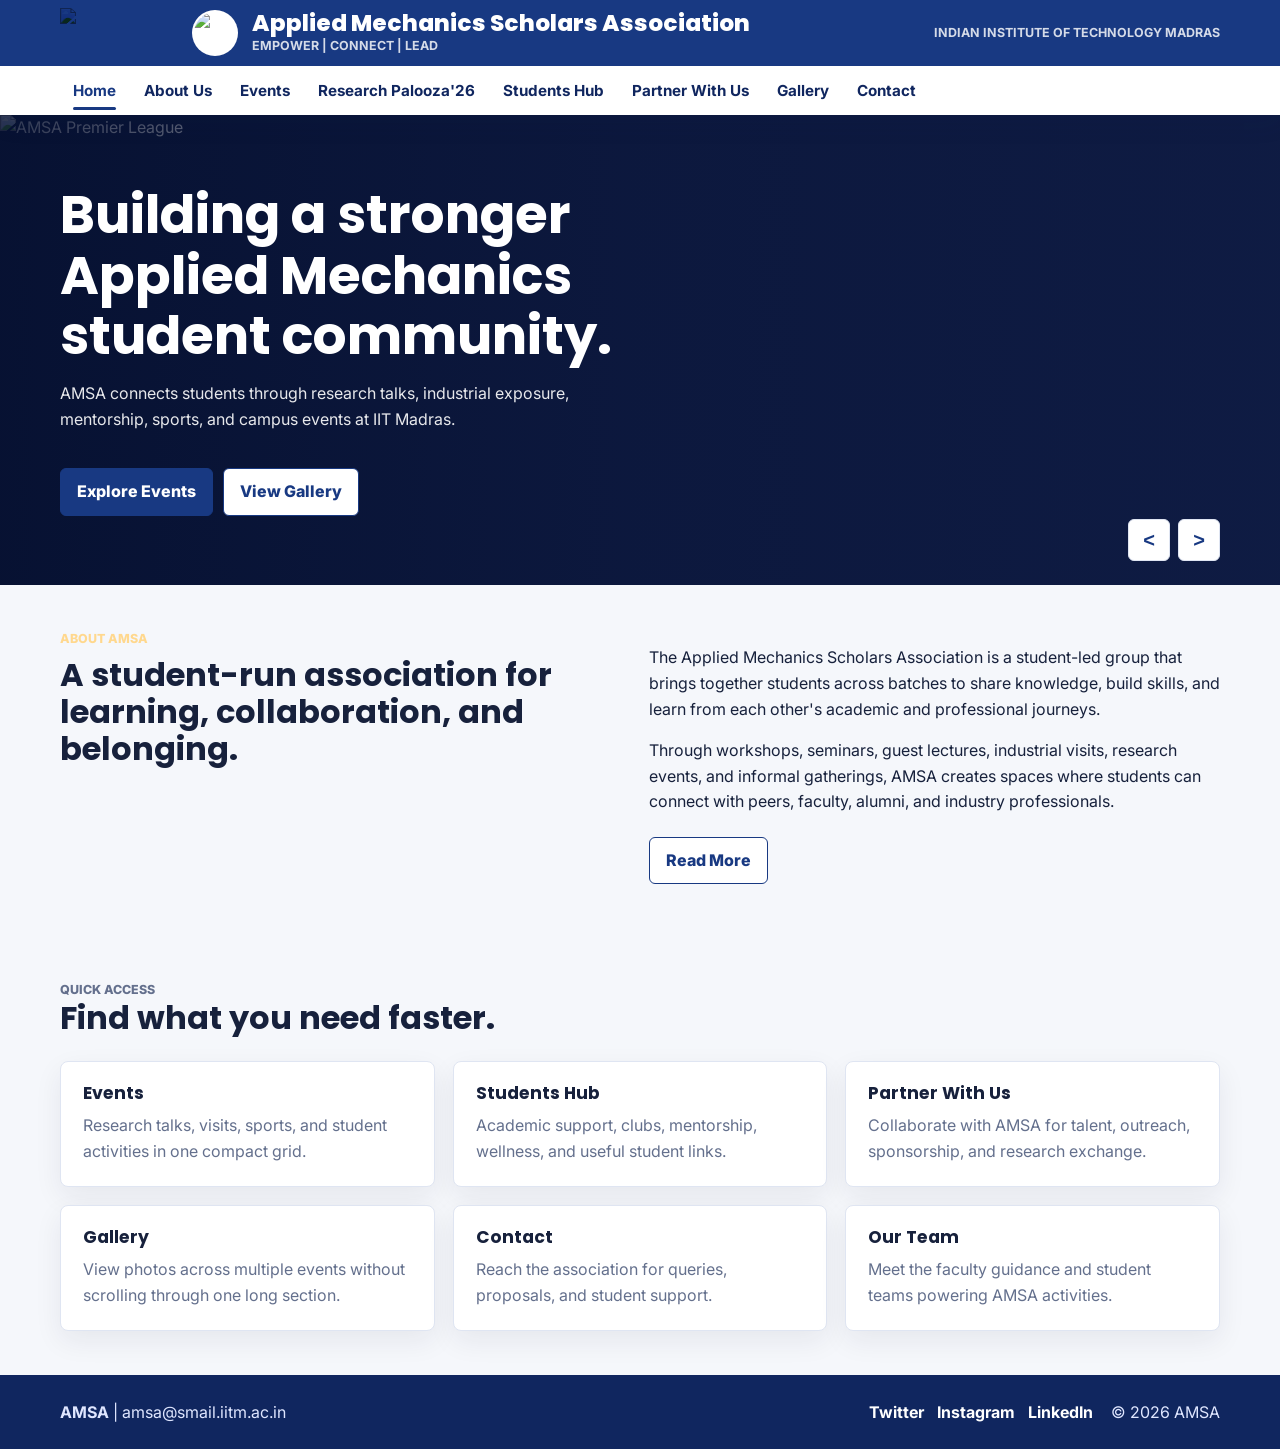
==== index.html @ 4fa6ef8e "first commit" ====
<!doctype html>
<html lang="en">
<head>
  <meta charset="utf-8">
  <meta name="viewport" content="width=device-width, initial-scale=1">
  <title>Home | AMSA</title>
  <link rel="preconnect" href="https://fonts.googleapis.com">
  <link rel="preconnect" href="https://fonts.gstatic.com" crossorigin>
  <link href="https://fonts.googleapis.com/css2?family=Poppins:wght@600;700;800&family=Inter:wght@400;500;600;700;800&display=swap" rel="stylesheet">
  <link rel="stylesheet" href="styles.css">
</head>
<body data-page="home">
  <header class="site-header">
    <div class="topbar">
      <div class="topbar-inner">
        <a class="logo-pair" href="index.html" aria-label="AMSA home">
          <img src="https://karthikeya2025.github.io/amsa/images/amsa.jpeg" alt="AMSA logo">
          <img src="https://karthikeya2025.github.io/amsa/images/iitmlogo.jpeg" alt="IIT Madras logo">
        </a>
        <div>
          <div class="brand-title">Applied Mechanics Scholars Association</div>
          <div class="brand-subtitle">Empower | Connect | Lead</div>
        </div>
        <a class="institute-link" href="https://www.iitm.ac.in/">Indian Institute of Technology Madras</a>
      </div>
    </div>
    <nav class="nav-inner" aria-label="Primary navigation">
      <button class="nav-toggle" type="button" aria-expanded="false" aria-label="Open navigation">Menu</button>
      <ul class="nav-menu">
        <li><a data-page="home" href="index.html">Home</a></li>
        <li><a data-page="about" href="about.html">About Us</a></li>
        <li><a data-page="events" href="events.html">Events</a></li>
        <li><a data-page="RP" href="RP.html">Research Palooza'26</a></li>
        <li><a data-page="students" href="students-hub.html">Students Hub</a></li>
        <li><a data-page="partner" href="partner.html">Partner With Us</a></li>
        <li><a data-page="gallery" href="gallery.html">Gallery</a></li>
        <li><a data-page="contact" href="contact.html">Contact</a></li>
      </ul>
    </nav>
  </header>

  <main>
    <section class="hero-home" aria-label="Featured AMSA activities">
      <div class="slide is-active"><img src="https://karthikeya2025.github.io/amsa/images/APL.jpg" alt="AMSA Premier League"></div>
      <div class="slide"><img src="https://karthikeya2025.github.io/amsa/images/palooza.jpg" alt="AMSA Research Palooza"></div>
      <div class="slide"><img src="https://karthikeya2025.github.io/amsa/images/isro.jpg" alt="ISRO visit"></div>
      <div class="slide"><img src="https://karthikeya2025.github.io/amsa/images/ashok.jpg" alt="Ashok Leyland visit"></div>
      <div class="home-copy">
        <!-- <p class="eyebrow">Research Palooza '26</p> -->
        <h1>Building a stronger Applied Mechanics student community.</h1>
        <p>AMSA connects students through research talks, industrial exposure, mentorship, sports, and campus events at IIT Madras.</p>
        <div class="button-row">
          <a class="btn" href="events.html">Explore Events</a>
          <a class="btn secondary" href="gallery.html">View Gallery</a>
        </div>
      </div>
      <div class="slider-controls">
        <button class="icon-btn" type="button" data-slide="prev" aria-label="Previous slide">&lt;</button>
        <button class="icon-btn" type="button" data-slide="next" aria-label="Next slide">&gt;</button>
      </div>
    </section>

    <section class="section">
      <div class="container grid two">
        <div>
          <p class="eyebrow">About AMSA</p>
          <h2>A student-run association for learning, collaboration, and belonging.</h2>
        </div>
        <div>
          <p>The Applied Mechanics Scholars Association is a student-led group that brings together students across batches to share knowledge, build skills, and learn from each other's academic and professional journeys.</p>
          <p>Through workshops, seminars, guest lectures, industrial visits, research events, and informal gatherings, AMSA creates spaces where students can connect with peers, faculty, alumni, and industry professionals.</p>
          <div class="button-row">
            <a class="btn secondary" href="about.html">Read More</a>
          </div>
        </div>
      </div>
    </section>

    <section class="section">
      <div class="container">
        <div class="section-head">
          <div>
            <p class="eyebrow">Quick Access</p>
            <h2>Find what you need faster.</h2>
          </div>
        </div>
        <div class="grid quick-grid">
          <a class="card" href="events.html"><h3>Events</h3><p>Research talks, visits, sports, and student activities in one compact grid.</p></a>
          <a class="card" href="students-hub.html"><h3>Students Hub</h3><p>Academic support, clubs, mentorship, wellness, and useful student links.</p></a>
          <a class="card" href="partner.html"><h3>Partner With Us</h3><p>Collaborate with AMSA for talent, outreach, sponsorship, and research exchange.</p></a>
          <a class="card" href="gallery.html"><h3>Gallery</h3><p>View photos across multiple events without scrolling through one long section.</p></a>
          <a class="card" href="contact.html"><h3>Contact</h3><p>Reach the association for queries, proposals, and student support.</p></a>
          <a class="card" href="about.html"><h3>Our Team</h3><p>Meet the faculty guidance and student teams powering AMSA activities.</p></a>
        </div>
      </div>
    </section>
  </main>

  <footer class="site-footer">
    <div class="container footer-inner">
      <p><strong>AMSA</strong> | amsa@smail.iitm.ac.in</p>
      <div class="footer-links"><a href="#">Twitter</a><a href="#">Instagram</a><a href="#">LinkedIn</a></div>
      <p>&copy; 2026 AMSA</p>
    </div>
  </footer>
  <script src="site.js"></script>
</body>
</html>
---- styles.css ----
:root {
  --ink: #17213c;
  --muted: #64708d;
  --brand: #183982;
  --brand-dark: #10265f;
  --accent: #d99a2b;
  --surface: #ffffff;
  --soft: #f5f7fb;
  --line: #dfe5f2;
  --green: #1f7a63;
  --shadow: 0 18px 50px rgba(23, 33, 60, 0.12);
}

* {
  box-sizing: border-box;
}

body {
  margin: 0;
  color: var(--ink);
  background: var(--soft);
  font-family: Inter, system-ui, -apple-system, BlinkMacSystemFont, "Segoe UI", sans-serif;
  line-height: 1.6;
}

img {
  display: block;
  max-width: 100%;
}

a {
  color: inherit;
  text-decoration: none;
}

.site-header {
  position: sticky;
  top: 0;
  z-index: 20;
  background: var(--surface);
  box-shadow: 0 8px 24px rgba(17, 34, 85, 0.08);
}

.topbar {
  background: var(--brand);
  color: #fff;
}

.topbar-inner,
.nav-inner,
.container {
  width: min(1160px, calc(100% - 32px));
  margin: 0 auto;
}

.topbar-inner {
  display: grid;
  grid-template-columns: auto 1fr auto;
  align-items: center;
  gap: 14px;
  padding: 8px 0;
}

.logo-pair {
  display: flex;
  align-items: center;
  gap: 10px;
}

.logo-pair img {
  width: 46px;
  height: 46px;
  border-radius: 50%;
  object-fit: cover;
  background: #fff;
  border: 2px solid rgba(255, 255, 255, 0.75);
}

.logo-pair img:first-child {
  width: 122px;
  height: 50px;
  border: 0;
  border-radius: 0;
  background: transparent;
  object-fit: contain;
  mix-blend-mode: multiply;
}

.brand-title {
  font-family: Poppins, Inter, sans-serif;
  font-size: clamp(1rem, 2.3vw, 1.45rem);
  font-weight: 800;
  line-height: 1.15;
}

.brand-subtitle,
.institute-link {
  color: rgba(255, 255, 255, 0.82);
  font-size: 0.78rem;
  font-weight: 700;
  text-transform: uppercase;
  letter-spacing: 0;
}

.institute-link {
  justify-self: end;
}

.nav-inner {
  display: flex;
  min-height: 48px;
  align-items: center;
  justify-content: space-between;
}

.nav-menu {
  display: flex;
  flex-wrap: wrap;
  align-items: center;
  gap: 2px;
  margin: 0;
  padding: 0;
  list-style: none;
}

.nav-menu a {
  position: relative;
  display: block;
  padding: 13px 13px 12px;
  color: var(--brand-dark);
  font-size: 0.95rem;
  font-weight: 700;
}

.nav-menu a:hover,
.nav-menu a.active {
  color: var(--brand);
}

.nav-menu a::after {
  position: absolute;
  left: 13px;
  right: 13px;
  bottom: 5px;
  height: 3px;
  border-radius: 999px;
  background: var(--brand);
  content: "";
  transform: scaleX(0);
  transform-origin: center;
  transition: transform 180ms ease;
}

.nav-menu a:hover::after,
.nav-menu a.active::after {
  transform: scaleX(1);
}

.nav-toggle {
  display: none;
  position: relative;
  width: 42px;
  height: 42px;
  border: 1px solid var(--line);
  border-radius: 6px;
  background: #fff;
  color: var(--brand);
  font-size: 0;
  cursor: pointer;
}

.nav-toggle::before,
.nav-toggle::after {
  position: absolute;
  left: 11px;
  width: 18px;
  height: 2px;
  border-radius: 999px;
  background: var(--brand);
  content: "";
  transition: transform 180ms ease, top 180ms ease, box-shadow 180ms ease;
}

.nav-toggle::before {
  top: 13px;
  box-shadow: 0 7px 0 var(--brand);
}

.nav-toggle::after {
  top: 27px;
}

.nav-toggle.is-open::before {
  top: 20px;
  transform: rotate(45deg);
  box-shadow: 0 0 0 transparent;
}

.nav-toggle.is-open::after {
  top: 20px;
  transform: rotate(-45deg);
}

.banner {
  position: relative;
  min-height: 250px;
  overflow: hidden;
  color: #fff;
  background: var(--brand-dark);
}

.banner::before {
  position: absolute;
  inset: 0;
  background: linear-gradient(90deg, rgba(10, 24, 62, 0.88), rgba(10, 24, 62, 0.58), rgba(10, 24, 62, 0.28)), var(--banner-image);
  background-position: center;
  background-size: cover;
  content: "";
}

.banner .container {
  position: relative;
  display: grid;
  min-height: 250px;
  align-content: center;
  gap: 14px;
  padding: 34px 0;
}

.eyebrow {
  margin: 0 0 8px;
  color: #ffd88e;
  font-size: 0.78rem;
  font-weight: 800;
  text-transform: uppercase;
}

h1,
h2,
h3 {
  margin: 0;
  font-family: Poppins, Inter, sans-serif;
  line-height: 1.15;
}

h1 {
  max-width: 640px;
  font-size: clamp(1.9rem, 5vw, 3.3rem);
}

h2 {
  font-size: clamp(1.45rem, 2.5vw, 2.05rem);
}

h3 {
  font-size: 1.08rem;
}

.lead {
  max-width: 620px;
  margin: 0;
  color: rgba(255, 255, 255, 0.9);
  font-size: clamp(0.96rem, 1.7vw, 1.08rem);
}

.banner-stats,
.metric-row {
  display: flex;
  flex-wrap: wrap;
  gap: 10px;
}

.stat,
.metric {
  border: 1px solid rgba(255, 255, 255, 0.28);
  border-radius: 8px;
  padding: 8px 12px;
  background: rgba(255, 255, 255, 0.1);
  font-weight: 800;
}

.section {
  padding: 44px 0;
}

.section-head {
  display: flex;
  align-items: end;
  justify-content: space-between;
  gap: 20px;
  margin-bottom: 24px;
}

.section-head p {
  max-width: 620px;
  margin: 8px 0 0;
  color: var(--muted);
}

.grid {
  display: grid;
  gap: 18px;
}

.grid.two {
  grid-template-columns: repeat(2, minmax(0, 1fr));
}

.grid.three,
.quick-grid,
.event-grid,
.gallery-grid,
.resource-grid,
.partner-grid,
.contact-grid,
.team-grid {
  grid-template-columns: repeat(3, minmax(0, 1fr));
}

.card,
.event-card,
.photo-card,
.resource-card,
.team-card {
  border: 1px solid var(--line);
  border-radius: 8px;
  background: var(--surface);
  box-shadow: 0 10px 28px rgba(23, 33, 60, 0.07);
}

.card {
  padding: 22px;
}

.card p,
.event-card p,
.resource-card p,
.team-card p {
  margin: 9px 0 0;
  color: var(--muted);
}

.button-row {
  display: flex;
  flex-wrap: wrap;
  gap: 10px;
  margin-top: 22px;
}

.btn {
  display: inline-flex;
  align-items: center;
  justify-content: center;
  min-height: 42px;
  border: 1px solid var(--brand);
  border-radius: 6px;
  padding: 10px 16px;
  background: var(--brand);
  color: #fff;
  font-weight: 800;
}

.btn.secondary {
  background: #fff;
  color: var(--brand);
}

.hero-home {
  position: relative;
  min-height: 470px;
  overflow: hidden;
  background: #101d46;
  color: #fff;
}

.slide {
  position: absolute;
  inset: 0;
  opacity: 0;
  transition: opacity 500ms ease;
}

.slide.is-active {
  opacity: 1;
}

.slide img {
  width: 100%;
  height: 100%;
  object-fit: cover;
}

.slide::after {
  position: absolute;
  inset: 0;
  background: linear-gradient(90deg, rgba(5, 15, 46, 0.82), rgba(5, 15, 46, 0.35), rgba(5, 15, 46, 0.12));
  content: "";
}

.home-copy {
  position: relative;
  z-index: 2;
  display: grid;
  min-height: 470px;
  align-content: center;
  gap: 14px;
  width: min(1160px, calc(100% - 32px));
  margin: 0 auto;
  padding: 40px 0;
}

.home-copy p {
  max-width: 560px;
  margin: 0;
  color: rgba(255, 255, 255, 0.9);
  font-size: 1rem;
}

.slider-controls {
  position: absolute;
  right: max(16px, calc((100% - 1160px) / 2));
  bottom: 24px;
  z-index: 3;
  display: flex;
  gap: 8px;
}

.icon-btn,
.filter-btn {
  border: 1px solid var(--line);
  border-radius: 6px;
  background: #fff;
  color: var(--brand);
  cursor: pointer;
  font-weight: 800;
}

.icon-btn {
  width: 42px;
  height: 42px;
  font-size: 1.25rem;
}

.filter-row {
  display: flex;
  flex-wrap: wrap;
  gap: 8px;
  margin-bottom: 20px;
}

.filter-btn {
  padding: 9px 13px;
}

.filter-btn.is-active {
  border-color: var(--brand);
  background: var(--brand);
  color: #fff;
}

.event-card {
  display: grid;
  grid-template-rows: auto 1fr;
  overflow: hidden;
}

.event-card img {
  width: 100%;
  aspect-ratio: 16 / 9;
  object-fit: cover;
}

.event-body {
  display: grid;
  gap: 10px;
  padding: 18px;
}

.date {
  color: var(--green);
  font-size: 0.82rem;
  font-weight: 900;
  text-transform: uppercase;
}

.tag-row {
  display: flex;
  flex-wrap: wrap;
  gap: 6px;
}

.tag {
  border-radius: 999px;
  padding: 4px 9px;
  background: #eef3ff;
  color: var(--brand);
  font-size: 0.78rem;
  font-weight: 800;
}

.gallery-grid {
  align-items: stretch;
}

.photo-card {
  overflow: hidden;
  cursor: pointer;
}

.photo-card img {
  width: 100%;
  aspect-ratio: 4 / 3;
  object-fit: cover;
  transition: transform 240ms ease;
}

.photo-card:hover img {
  transform: scale(1.04);
}

.photo-card figcaption {
  padding: 11px 12px;
  color: var(--muted);
  font-size: 0.9rem;
  font-weight: 700;
}

.resource-card,
.team-card {
  padding: 20px;
}

.team-directory {
  display: grid;
  gap: 36px;
}

.team-section h3 {
  position: relative;
  margin-bottom: 28px;
  color: #071a43;
  font-size: clamp(1.25rem, 2vw, 1.55rem);
}

.team-section h3::after {
  display: block;
  width: 38px;
  height: 3px;
  margin-top: 10px;
  border-radius: 999px;
  background: var(--accent);
  content: "";
}

.member-grid {
  display: grid;
  grid-template-columns: repeat(4, minmax(150px, 1fr));
  gap: 34px 42px;
  justify-items: center;
}

.member-grid.two {
  grid-template-columns: repeat(2, minmax(150px, 220px));
  justify-content: center;
}

.member-grid.one {
  grid-template-columns: minmax(150px, 220px);
  justify-content: center;
}

.member-card {
  display: grid;
  justify-items: center;
  gap: 10px;
  text-align: center;
}

.member-photo {
  width: 184px;
  aspect-ratio: 1;
  border: 5px solid #fff;
  border-radius: 50%;
  object-fit: cover;
  box-shadow: 0 14px 36px rgba(23, 33, 60, 0.12);
  background: #e9edf6;
}

.member-card h4 {
  margin: 6px 0 0;
  color: #061946;
  font-family: Poppins, Inter, sans-serif;
  font-size: 1.05rem;
  line-height: 1.25;
}

.member-card p {
  margin: 0;
  color: #4e5b78;
  font-size: 0.95rem;
}

.contact-panel {
  padding: 22px;
}

.contact-panel a {
  color: var(--brand);
  font-weight: 800;
}

.mini-map {
  display: grid;
  min-height: 240px;
  place-items: center;
  border: 1px solid var(--line);
  border-radius: 8px;
  background:
    linear-gradient(90deg, rgba(24, 57, 130, 0.08) 1px, transparent 1px),
    linear-gradient(rgba(24, 57, 130, 0.08) 1px, transparent 1px),
    #fff;
  background-size: 28px 28px;
  color: var(--brand);
  font-weight: 900;
}

.site-footer {
  background: var(--brand-dark);
  color: #dfe6ff;
}

.footer-inner {
  display: grid;
  grid-template-columns: 1fr auto auto;
  align-items: center;
  gap: 18px;
  min-height: 74px;
  padding: 16px 0;
}

.footer-inner p {
  margin: 0;
}

.footer-links {
  display: flex;
  flex-wrap: wrap;
  gap: 13px;
  color: #fff;
  font-weight: 700;
}

.lightbox {
  position: fixed;
  inset: 0;
  z-index: 40;
  display: none;
  place-items: center;
  padding: 20px;
  background: rgba(7, 14, 35, 0.86);
}

.lightbox.is-open {
  display: grid;
}

.lightbox img {
  max-height: 82vh;
  border-radius: 8px;
  box-shadow: var(--shadow);
}

.lightbox button {
  position: fixed;
  top: 18px;
  right: 18px;
}

@media (max-width: 900px) {
  .topbar-inner {
    grid-template-columns: auto 1fr;
  }

  .institute-link {
    display: none;
  }

  .nav-toggle {
    display: inline-grid;
    place-items: center;
  }

  .nav-menu {
    position: absolute;
    top: 100%;
    left: 0;
    right: 0;
    display: none;
    padding: 8px 16px 14px;
    background: #fff;
    box-shadow: 0 16px 28px rgba(17, 34, 85, 0.14);
  }

  .nav-menu.is-open {
    display: grid;
  }

  .nav-menu a {
    padding: 12px;
  }

  .nav-menu a::after {
    left: 12px;
    right: auto;
    width: 42px;
    bottom: 6px;
  }

  .grid.two,
  .grid.three,
  .quick-grid,
  .event-grid,
  .gallery-grid,
  .resource-grid,
  .partner-grid,
  .contact-grid,
  .team-grid {
    grid-template-columns: repeat(2, minmax(0, 1fr));
  }

  .member-grid,
  .member-grid.two {
    grid-template-columns: repeat(2, minmax(140px, 1fr));
  }

  .section-head,
  .footer-inner {
    align-items: start;
    grid-template-columns: 1fr;
  }
}

@media (max-width: 620px) {
  .topbar-inner,
  .nav-inner,
  .container,
  .home-copy {
    width: min(100% - 22px, 1160px);
  }

  .brand-title {
    font-size: 0.96rem;
  }

  .logo-pair img {
    width: 39px;
    height: 39px;
  }

  .logo-pair img:first-child {
    width: 92px;
    height: 38px;
  }

  .hero-home,
  .home-copy {
    min-height: 430px;
  }

  .banner,
  .banner .container {
    min-height: 230px;
  }

  .section {
    padding: 34px 0;
  }

  .grid.two,
  .grid.three,
  .quick-grid,
  .event-grid,
  .gallery-grid,
  .resource-grid,
  .partner-grid,
  .contact-grid,
  .team-grid {
    grid-template-columns: 1fr;
  }

  .member-grid,
  .member-grid.two,
  .member-grid.one {
    grid-template-columns: 1fr;
  }

  .member-photo {
    width: 170px;
  }
}
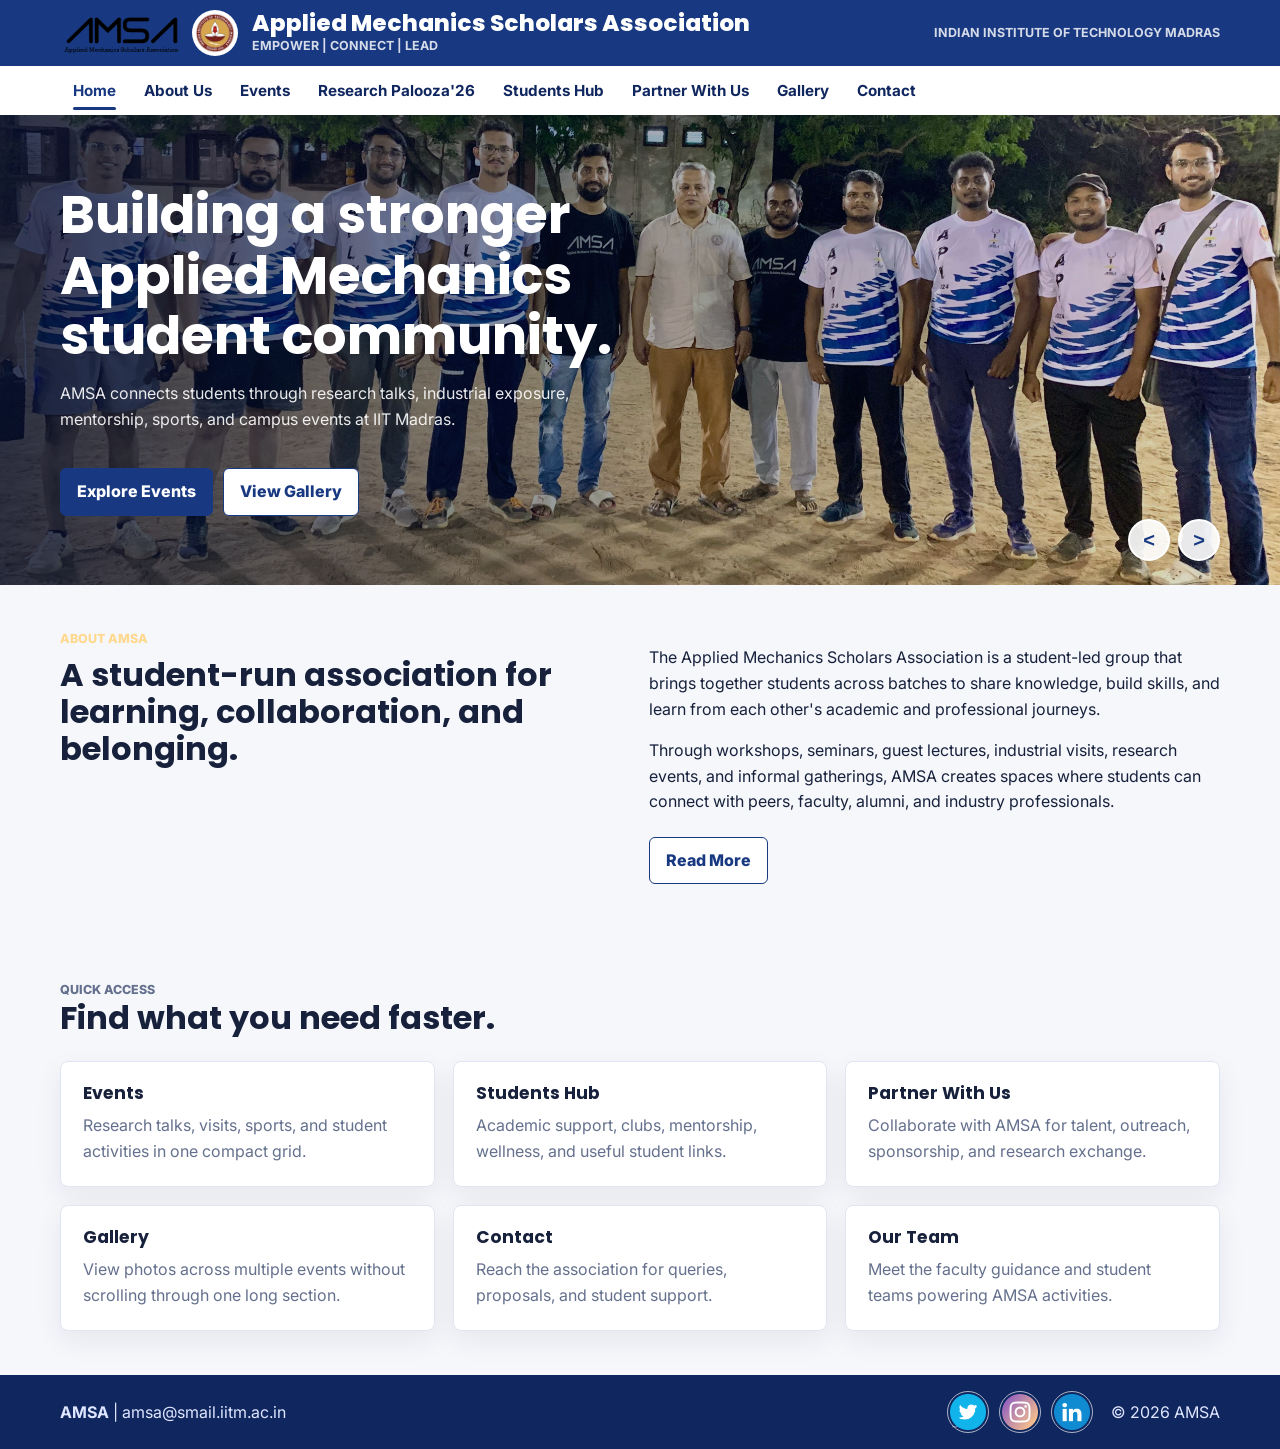
==== commit de35c158: "added all files" ====
--- a/index.html
+++ b/index.html
@@ -14,8 +14,8 @@
     <div class="topbar">
       <div class="topbar-inner">
         <a class="logo-pair" href="index.html" aria-label="AMSA home">
-          <img src="https://karthikeya2025.github.io/amsa/images/amsa.jpeg" alt="AMSA logo">
-          <img src="https://karthikeya2025.github.io/amsa/images/iitmlogo.jpeg" alt="IIT Madras logo">
+          <img src="images/AMSA_logo.png" alt="AMSA logo">
+          <img src="images/iitmlogo.jpeg" alt="IIT Madras logo">
         </a>
         <div>
           <div class="brand-title">Applied Mechanics Scholars Association</div>
@@ -41,10 +41,10 @@
 
   <main>
     <section class="hero-home" aria-label="Featured AMSA activities">
-      <div class="slide is-active"><img src="https://karthikeya2025.github.io/amsa/images/APL.jpg" alt="AMSA Premier League"></div>
-      <div class="slide"><img src="https://karthikeya2025.github.io/amsa/images/palooza.jpg" alt="AMSA Research Palooza"></div>
-      <div class="slide"><img src="https://karthikeya2025.github.io/amsa/images/isro.jpg" alt="ISRO visit"></div>
-      <div class="slide"><img src="https://karthikeya2025.github.io/amsa/images/ashok.jpg" alt="Ashok Leyland visit"></div>
+      <div class="slide is-active"><img src="slideshow/carous_APL.jpg" alt="AMSA Premier League"></div>
+      <div class="slide"><img src="images/Research Palooza 25/IMG_01.jpg" alt="AMSA Research Palooza"></div>
+      <div class="slide"><img src="slideshow/ISRO_CY3_1.jpg" alt="ISRO visit"></div>
+      <div class="slide"><img src="images/Industrial_visit_11_08_2023/Img_1.jpg" alt="Ashok Leyland visit"></div>
       <div class="home-copy">
         <!-- <p class="eyebrow">Research Palooza '26</p> -->
         <h1>Building a stronger Applied Mechanics student community.</h1>
@@ -99,7 +99,19 @@
   <footer class="site-footer">
     <div class="container footer-inner">
       <p><strong>AMSA</strong> | amsa@smail.iitm.ac.in</p>
-      <div class="footer-links"><a href="#">Twitter</a><a href="#">Instagram</a><a href="#">LinkedIn</a></div>
+      <div class="footer-socials">
+      <a class="social-icon" href="https://x.com/AMSA_IITM" target="_blank" rel="noopener" aria-label="Twitter">
+        <img src="icons/twitter4.jpeg" alt="">
+      </a>
+
+      <a class="social-icon" href="https://www.instagram.com/amsa_iitm/" target="_blank" rel="noopener" aria-label="Instagram">
+        <img src="icons/insta2" alt="">
+      </a>
+
+      <a class="social-icon" href="YOUR_LINKEDIN_LINK" target="_blank" rel="noopener" aria-label="LinkedIn">
+        <img src="icons/link2" alt="">
+      </a>
+      </div>
       <p>&copy; 2026 AMSA</p>
     </div>
   </footer>
--- a/styles.css
+++ b/styles.css
@@ -436,9 +436,22 @@
 }
 
 .icon-btn {
-  width: 42px;
+   width: 42px;
   height: 42px;
+  border: 2px solid #ffffff;
+  border-radius: 50%;
+  background: rgba(255, 255, 255, 0.9);
+  color: #183982;
   font-size: 1.25rem;
+  font-weight: 900;
+  cursor: pointer;
+  transition: background 180ms ease, color 180ms ease, box-shadow 180ms ease;
+}
+.icon-btn:hover,
+.icon-btn:active {
+  background: #183982;
+  color: #ffffff;
+  box-shadow: 0 0 0 5px rgba(24, 57, 130, 0.22);
 }
 
 .filter-row {
@@ -610,20 +623,17 @@
 }
 
 .mini-map {
-  display: grid;
-  min-height: 240px;
-  place-items: center;
-  border: 1px solid var(--line);
-  border-radius: 8px;
-  background:
-    linear-gradient(90deg, rgba(24, 57, 130, 0.08) 1px, transparent 1px),
-    linear-gradient(rgba(24, 57, 130, 0.08) 1px, transparent 1px),
-    #fff;
-  background-size: 28px 28px;
-  color: var(--brand);
-  font-weight: 900;
-}
-
+  min-height: 280px;
+  overflow: hidden;
+  padding: 0;
+}
+
+.mini-map iframe {
+  width: 100%;
+  min-height: 280px;
+  display: block;
+  border: 0;
+}
 .site-footer {
   background: var(--brand-dark);
   color: #dfe6ff;
@@ -642,12 +652,28 @@
   margin: 0;
 }
 
-.footer-links {
-  display: flex;
-  flex-wrap: wrap;
-  gap: 13px;
-  color: #fff;
-  font-weight: 700;
+.footer-socials {
+  display: flex;
+  align-items: center;
+  gap: 10px;
+}
+
+.social-icon {
+  display: grid;
+  width: 42px;
+  height: 42px;
+  place-items: center;
+  border: 1px solid rgba(255, 255, 255, 0.65);
+  border-radius: 50%;
+  transition: background 180ms ease, transform 180ms ease, border-color 180ms ease;
+}
+
+.social-icon img {
+  width: 36px;
+  height: 36px;
+  object-fit: contain;
+  mix-blend-mode: screen;
+  
 }
 
 .lightbox {
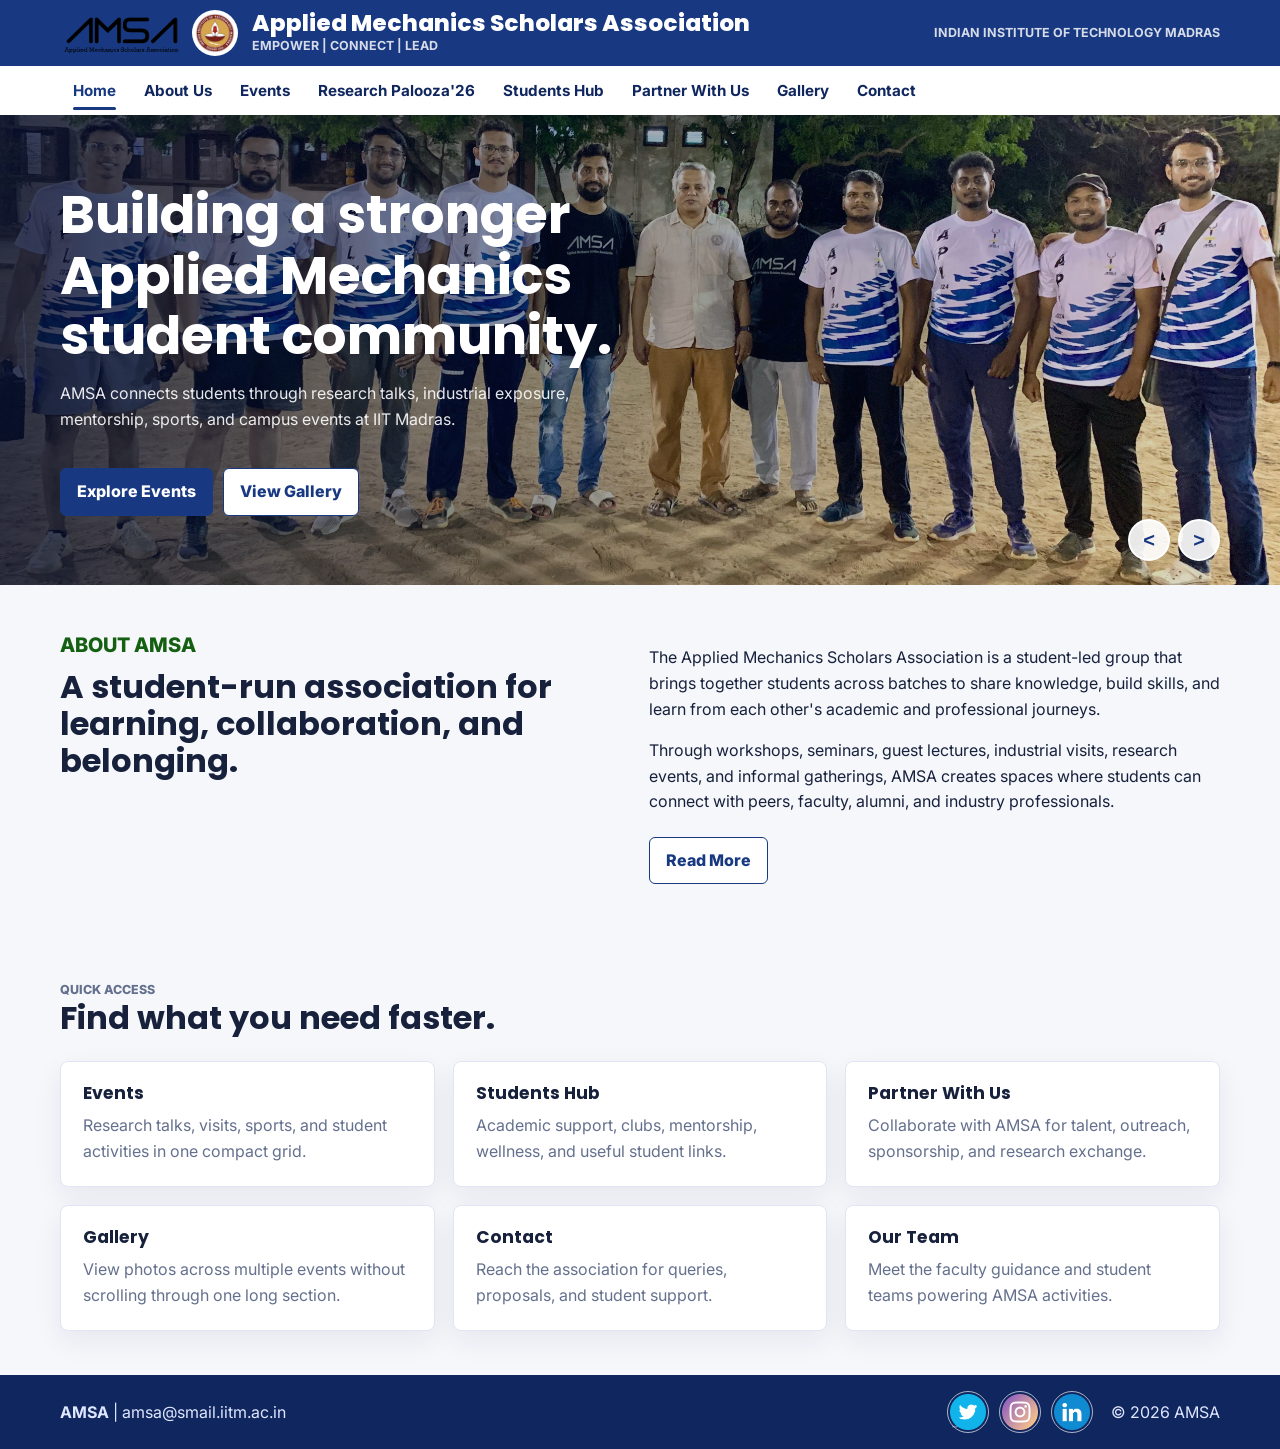
==== commit 38b0054c: "changed some things" ====
--- a/index.html
+++ b/index.html
@@ -63,7 +63,7 @@
     <section class="section">
       <div class="container grid two">
         <div>
-          <p class="eyebrow">About AMSA</p>
+          <p class="S1">About AMSA</p>
           <h2>A student-run association for learning, collaboration, and belonging.</h2>
         </div>
         <div>
@@ -108,7 +108,7 @@
         <img src="icons/insta2" alt="">
       </a>
 
-      <a class="social-icon" href="YOUR_LINKEDIN_LINK" target="_blank" rel="noopener" aria-label="LinkedIn">
+      <a class="social-icon" href="https://in.linkedin.com/company/applied-mechanics-biomedical-engineering" target="_blank" rel="noopener" aria-label="LinkedIn">
         <img src="icons/link2" alt="">
       </a>
       </div>
--- a/styles.css
+++ b/styles.css
@@ -824,3 +824,28 @@
     width: 170px;
   }
 }
+@media (max-width: 700px) {
+  .mini-map {
+    min-height: 220px;
+  }
+
+  .mini-map iframe {
+    min-height: 220px;
+  }
+}
+@media (max-width: 700px) {
+  .footer-inner {
+    flex-direction: column;
+    justify-content: center;
+    text-align: center;
+    gap: 12px;
+    padding: 20px 0;
+  }
+
+  .footer-socials {
+    justify-content: center;
+  }
+}
+.S1 {
+  color: rgb(20, 95, 17); text-transform: uppercase; font-size: 1.25rem; font-weight: 800;  margin: 0 0 8px;
+}
